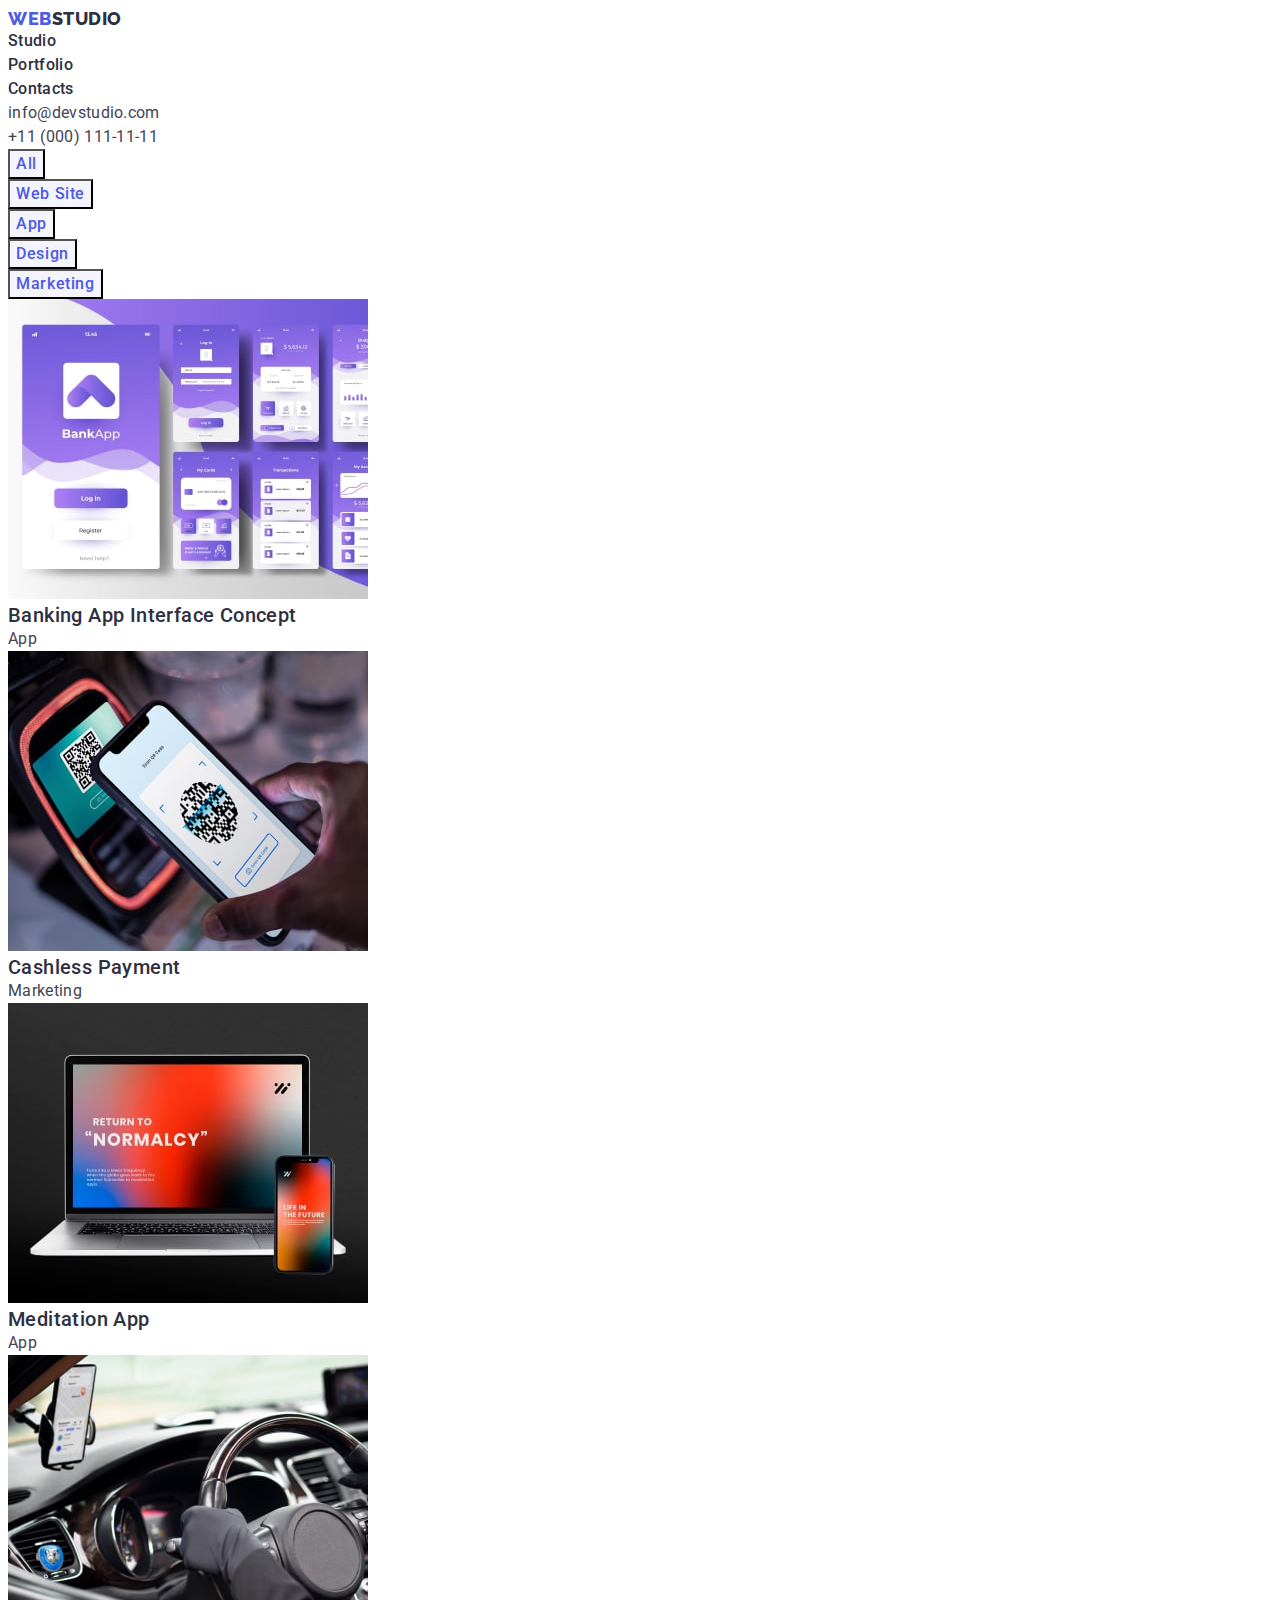
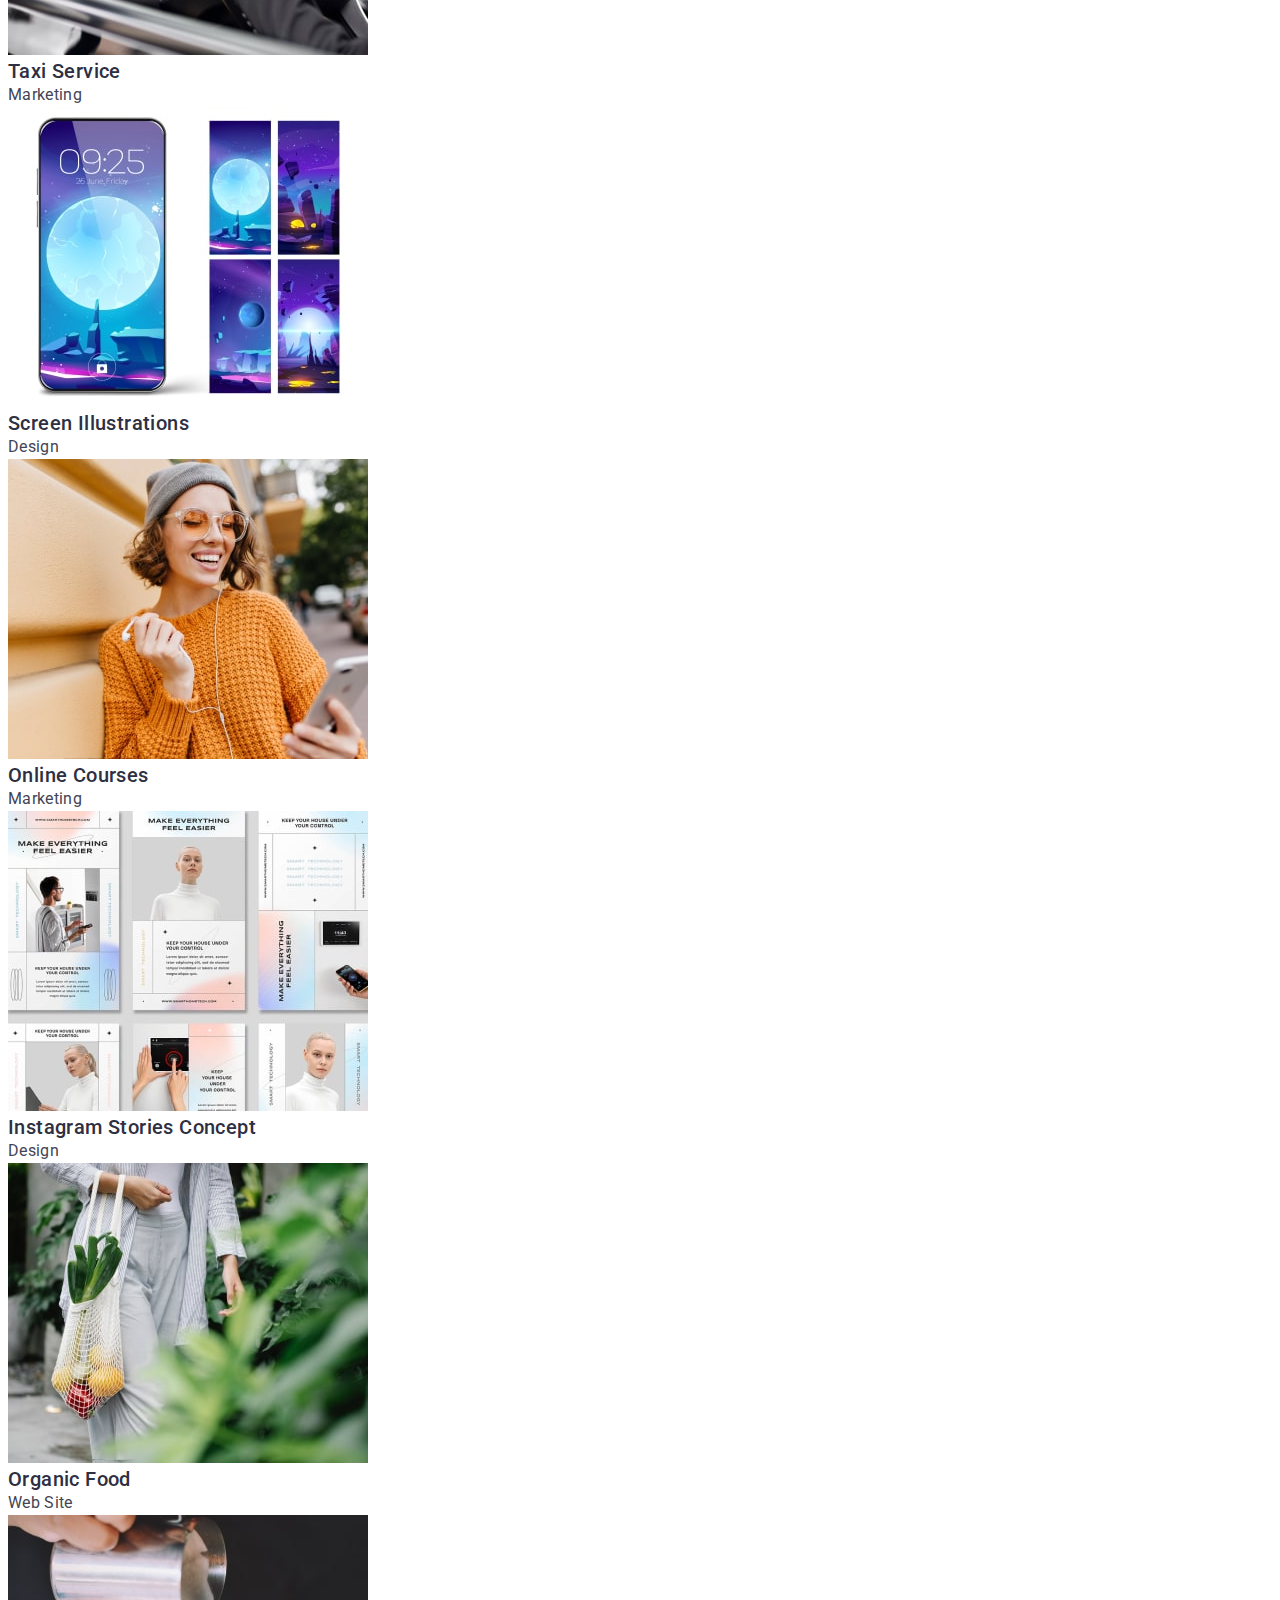
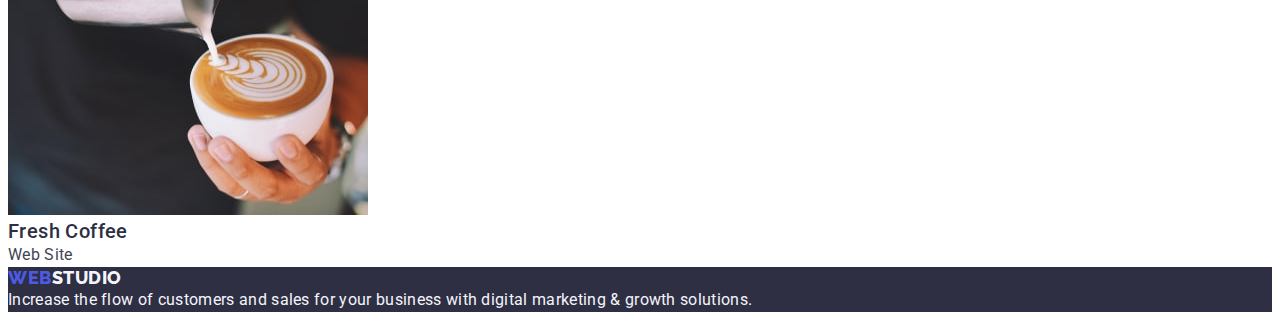
==== portfolio.html @ ee645b49 "Initial commit" ====
<!DOCTYPE html>
<html lang="en">
  <head>
    <meta charset="UTF-8" />
    <meta name="viewport" content="width=device-width, initial-scale=1.0" />
    <title>Portfolio</title>
    <link
      rel="stylesheet"
      href="node_modules/modern-normalize/modern-normalize.css"
    />
    <link rel="stylesheet" href="./css/style.css" />
    <link rel="preconnect" href="https://fonts.gstatic.com" crossorigin />
    <link rel="preconnect" href="https://fonts.googleapis.com" />
    <link
      href="https://fonts.googleapis.com/css2?family=Raleway:wght@800&family=Roboto:wght@400;500;700;900&display=swap"
      rel="stylesheet"
    />
  </head>
  <body>
    <header>
      <nav>
        <a href="./index.html" class="logo link"
          >Web<span class="header-span">Studio</span></a
        >
        <ul class="list">
          <li>
            <a class="nav-list-content link" href="./index.html">Studio</a>
          </li>
          <li>
            <a class="nav-list-content link" href="./portfolio.html"
              >Portfolio</a
            >
          </li>
          <li><a class="nav-list-content link" href="">Contacts</a></li>
        </ul>
      </nav>
      <address class="address-info">
        <ul class="list">
          <li>
            <a class="mail-tel link" href="mailto:info@devstudio.com"
              >info@devstudio.com</a
            >
          </li>
          <li>
            <a class="mail-tel link" href="tel:+110001111111"
              >+11 (000) 111-11-11</a
            >
          </li>
        </ul>
      </address>
    </header>
    <main>
      <section>
        <h1 hidden>All</h1>
        <ul class="list">
          <li><button class="buttons" type="button">All</button></li>
          <li><button class="buttons" type="button">Web Site</button></li>
          <li><button class="buttons" type="button">App</button></li>
          <li><button class="buttons" type="button">Design</button></li>
          <li><button class="buttons" type="button">Marketing</button></li>
        </ul>
        <ul class="list">
          <li>
            <a class="link" href="#"
              ><img
                src="./images/Banking-App-Interface-Concept.jpg"
                alt="App Interface"
                width="360"
                height="300"
              />
              <h2 class="advantages">Banking App Interface Concept</h2>
              <p class="advantages-text">App</p></a
            >
          </li>
          <li>
            <a class="link" href="#">
              <img
                src="./images/Cashless-Payment.jpg"
                alt="Cashless Payment"
                width="360"
                height="300"
              />
              <h2 class="advantages">Cashless Payment</h2>
              <p class="advantages-text">Marketing</p></a
            >
          </li>

          <li>
            <a class="link" href="#"
              ><img
                src="./images/Meditation-App.jpg"
                alt="Meditation App"
                width="360"
                height="300"
              />
              <h2 class="advantages">Meditation App</h2>
              <p class="advantages-text">App</p></a
            >
          </li>

          <li>
            <a class="link" href="#"
              ><img
                src="./images/Taxi-Service.jpg"
                alt="Taxi Service"
                width="360"
                height="300"
              />
              <h2 class="advantages">Taxi Service</h2>
              <p class="advantages-text">Marketing</p></a
            >
          </li>
          <li>
            <a class="link" href="#"
              ><img
                src="./images/Screen-Illustrations.jpg"
                alt="Screen Illustrations"
                width="360"
                height="300"
              />
              <h2 class="advantages">Screen Illustrations</h2>
              <p class="advantages-text">Design</p></a
            >
          </li>

          <li>
            <a class="link" href="#">
              <img
                src="./images/Online-Courses.jpg"
                alt="Online Courses"
                width="360"
                height="300"
              />
              <h2 class="advantages">Online Courses</h2>
              <p class="advantages-text">Marketing</p></a
            >
          </li>

          <li>
            <a class="link" href="#"
              ><img
                src="./images/Instagram-Stories-Concept.jpg"
                alt="Instagram Stories Concept"
                width="360"
                height="300"
              />
              <h2 class="advantages">Instagram Stories Concept</h2>
              <p class="advantages-text">Design</p></a
            >
          </li>

          <li>
            <a class="link" href="#"
              ><img
                src="./images/Organic-Food.jpg"
                alt="Organic Food"
                width="360"
                height="300"
              />
              <h2 class="advantages">Organic Food</h2>
              <p class="advantages-text">Web Site</p></a
            >
          </li>

          <li>
            <a class="link" href="#">
              <img
                src="./images/Fresh-Coffee.jpg"
                alt="Fresh Coffee"
                width="360"
                height="300"
              />
              <h2 class="advantages">Fresh Coffee</h2>
              <p class="advantages-text">Web Site</p></a
            >
          </li>
        </ul>
      </section>
    </main>
    <footer class="footer">
      <a class="logo link" href="./index.html"
        >Web<span class="footer-span">Studio</span></a
      >
      <p class="footer-text">
        Increase the flow of customers and sales for your business with digital
        marketing & growth solutions.
      </p>
    </footer>
  </body>
</html>
---- css/style.css ----
/* Main-Page */
:root {
  --primary-font: "Roboto", sans-serif;
  --logo-color: #4d5ae5;
  --logo-font: "Raleway", sans-serif;
  --logo-font-weight: 800;
  --logo-font-size: 18px;
  --logo-line-height: 1.17;
  --letter-spacing: 0.03em;
  --logo-text-transform: uppercase;
  --slate-color: #434455;
  --logo-color: #4d5ae5;
  --navy-blue: #2e2f42;
  --ocean: #404bbf;
  --true-white-color: #ffffff;
  --cloud-color: #f4f4fd;
  --text-decoration: none;
}
p,
h1,
h2,
h3,
h4,
h5,
h6 {
  margin-top: 0;
  margin-bottom: 0;
}
ul,
li {
  margin-top: 0;
  margin-bottom: 0;
  padding-left: 0;
}

body {
  font-family: var(--primary-font);
  color: var(--slate-color);
  background-color: var(--true-white-color);
}
/* Header */
.logo {
  font-family: "Raleway", sans-serif;
  font-weight: 800;
  font-size: 18px;
  line-height: 1.17;
  letter-spacing: 0.03em;
  text-transform: uppercase;
  color: var(--logo-color);
}

.link {
  text-decoration: var(--text-decoration);
}

.header-span {
  color: var(--navy-blue);
}

.list {
  text-decoration: none;
  list-style: none;
}

.nav-list-content {
  font-weight: 500;
  line-height: 1.5;
  letter-spacing: 0.02em;
  color: var(--navy-blue);
}
.nav-list-content:hover {
  color: var(--ocean);
}
.nav-list-content:focus {
  color: var(--ocean);
}

.address-info {
  font-style: normal;
}

.mail-tel {
  line-height: 1.5;
  letter-spacing: 0.02em;
  color: var(--slate-color);
}
.mail-tel:hover {
  color: var(--ocean);
}

.mail-tel:focus {
  color: var(--ocean);
}
/* First-Secion */
.hero {
  background-color: var(--navy-blue);
}
.hero-title {
  font-size: 56px;
  line-height: 1.07;
  text-align: center;
  letter-spacing: 0.02em;
  color: #ffffff;
}
.order-service {
  background-color: #4d5ae5;
  font-family: "Roboto", sans-serif;
  font-weight: 500;
  font-size: 16px;
  line-height: 1.5;
  letter-spacing: 0.04em;
  color: var(--true-white-color);
  cursor: pointer;
}
.order-service:hover,
.order-service:focus {
  background-color: #404bbf;
}
/* Second-Section */
.benefits-title {
  font-weight: 500;
  font-size: 20px;
  line-height: 1.2;
  letter-spacing: 0.02em;
  color: var(--navy-blue);
}
.benefits-text {
  font-size: 16px;
  line-height: 1.5;
  letter-spacing: 0.02em;
}
/* Third-Section */
.achievements-people {
  font-size: 36px;
  line-height: 1.11;
  text-align: center;
  text-transform: capitalize;
  color: var(--navy-blue);
  letter-spacing: 0.02em;
}
/* Fourth-Section */
.who-we-are {
  background-color: var(--cloud-color);
}
.cards {
  background-color: var(--true-white-color);
}
/* Footer */
.footer {
  background-color: var(--navy-blue);
}
.footer-span {
  color: var(--cloud-color);
}
.footer-text {
  line-height: 1.5;
  color: var(--cloud-color);
  letter-spacing: 0.02em;
}
/* Portfolio-Page */

/* Header */
.portfolio-span {
  color: var(--navy-blue);
}
/* Main */
.buttons {
  font-family: "Roboto", sans-serif;
  font-weight: 500;
  font-size: 16px;
  line-height: 1.5;
  letter-spacing: 0.04em;
  color: var(--logo-color);
  background-color: var(--cloud-color);
  cursor: pointer;
}
.buttons:hover,
.buttons:focus {
  color: var(--true-white-color);
  background-color: var(--ocean);
}

.advantages {
  font-weight: 500;
  font-size: 20px;
  line-height: 1.2;
  letter-spacing: 0.02em;
  color: var(--navy-blue);
}
.advantages-text {
  font-size: 16px;
  line-height: 1.5;
  letter-spacing: 0.02em;
  color: var(--slate-color);
}
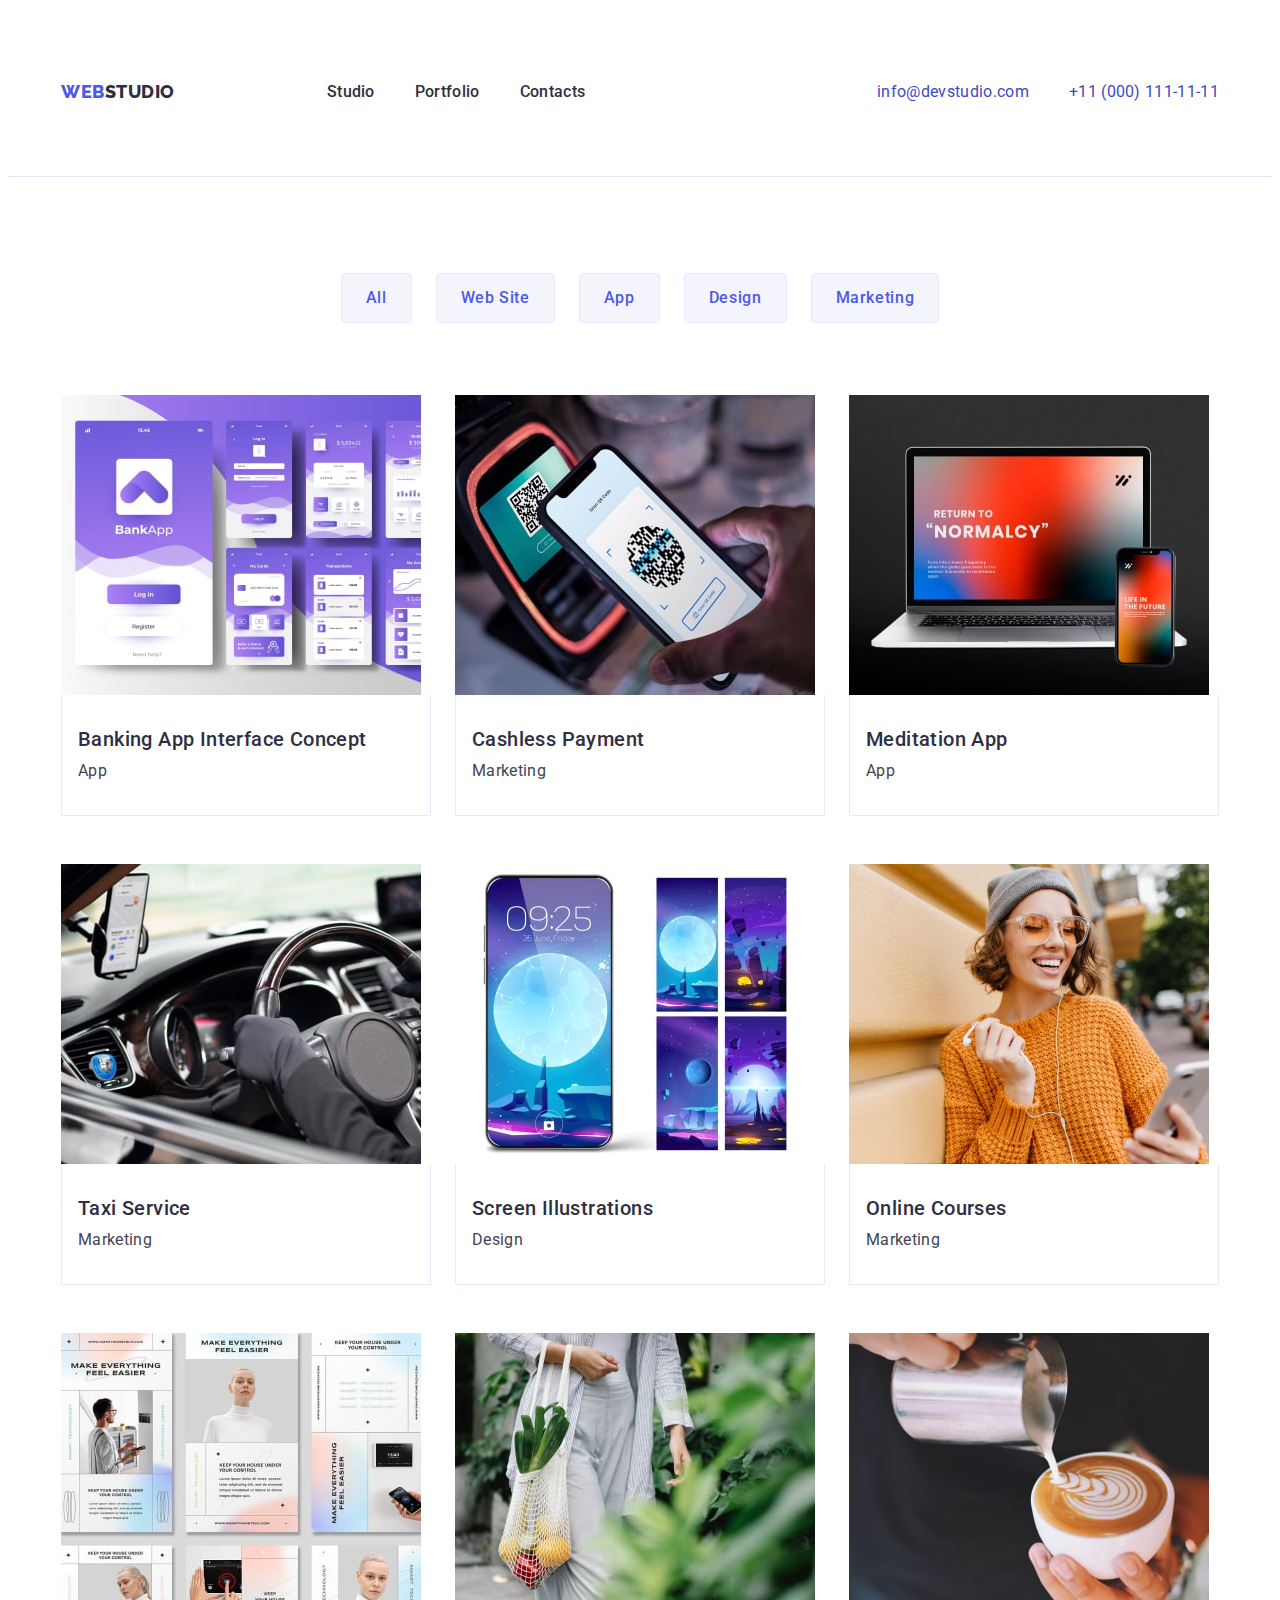
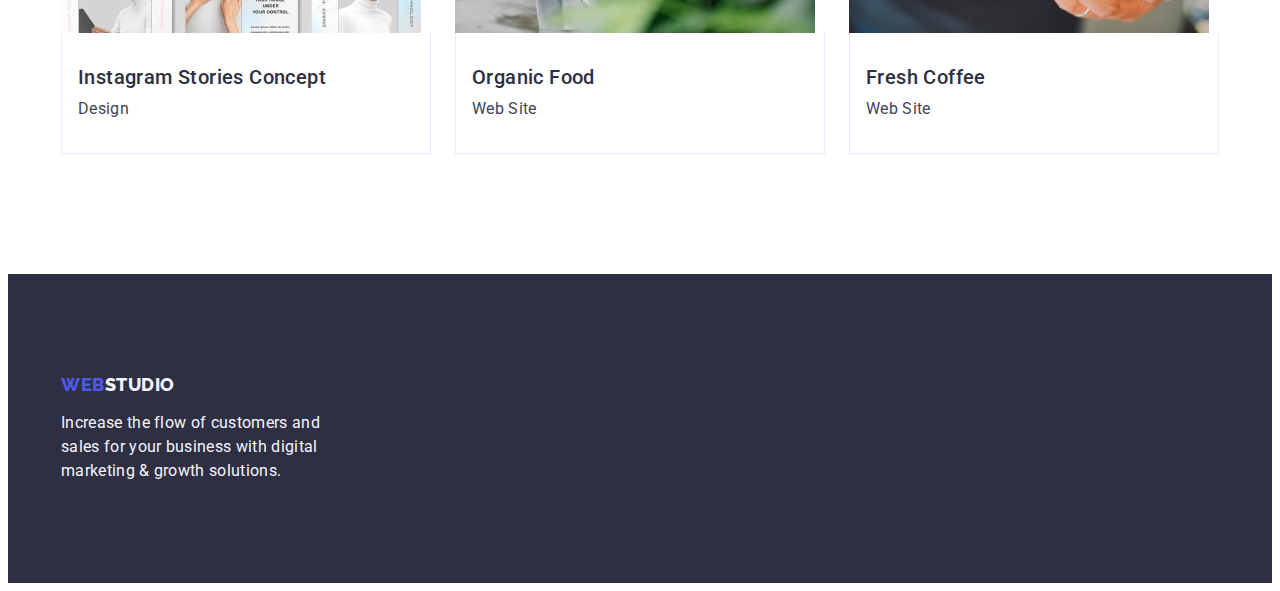
==== commit d1ef3d31: "Summary" ====
--- a/portfolio.html
+++ b/portfolio.html
@@ -4,187 +4,209 @@
     <meta charset="UTF-8" />
     <meta name="viewport" content="width=device-width, initial-scale=1.0" />
     <title>Portfolio</title>
-    <link
-      rel="stylesheet"
-      href="node_modules/modern-normalize/modern-normalize.css"
-    />
-    <link rel="stylesheet" href="./css/style.css" />
+
     <link rel="preconnect" href="https://fonts.gstatic.com" crossorigin />
     <link rel="preconnect" href="https://fonts.googleapis.com" />
     <link
       href="https://fonts.googleapis.com/css2?family=Raleway:wght@800&family=Roboto:wght@400;500;700;900&display=swap"
       rel="stylesheet"
     />
+    <link
+      rel="stylesheet"
+      href="node_modules/modern-normalize/modern-normalize.css"
+    />
+    <link rel="stylesheet" href="./css/style.css" />
   </head>
   <body>
-    <header>
-      <nav>
-        <a href="./index.html" class="logo link"
-          >Web<span class="header-span">Studio</span></a
-        >
-        <ul class="list">
-          <li>
-            <a class="nav-list-content link" href="./index.html">Studio</a>
-          </li>
-          <li>
-            <a class="nav-list-content link" href="./portfolio.html"
-              >Portfolio</a
-            >
-          </li>
-          <li><a class="nav-list-content link" href="">Contacts</a></li>
-        </ul>
-      </nav>
-      <address class="address-info">
-        <ul class="list">
-          <li>
-            <a class="mail-tel link" href="mailto:info@devstudio.com"
-              >info@devstudio.com</a
-            >
-          </li>
-          <li>
-            <a class="mail-tel link" href="tel:+110001111111"
-              >+11 (000) 111-11-11</a
-            >
-          </li>
-        </ul>
-      </address>
+    <header class="header">
+      <div class="container header-container">
+        <nav class="header-navigation">
+          <a href="./index.html" class="logo link"
+            >Web<span class="header-span">Studio</span></a
+          >
+          <ul class="header-menu list">
+            <li class="header-menu-item">
+              <a class="header-menu-content link" href="./index.html">Studio</a>
+            </li>
+            <li class="header-menu-item">
+              <a class="header-menu-content link" href="./portfolio.html"
+                >Portfolio</a
+              >
+            </li>
+            <li class="header-menu-item">
+              <a class="header-menu-content link" href="">Contacts</a>
+            </li>
+          </ul>
+        </nav>
+        <address class="address-info">
+          <ul class="mail-tel list">
+            <li class="mail-tel-item">
+              <a class="mail-tel-link link" href="mailto:info@devstudio.com"
+                >info@devstudio.com</a
+              >
+            </li>
+            <li class="mail-tel-item">
+              <a class="mail-tel-link link" href="tel:+110001111111"
+                >+11 (000) 111-11-11</a
+              >
+            </li>
+          </ul>
+        </address>
+      </div>
     </header>
     <main>
-      <section>
-        <h1 hidden>All</h1>
-        <ul class="list">
-          <li><button class="buttons" type="button">All</button></li>
-          <li><button class="buttons" type="button">Web Site</button></li>
-          <li><button class="buttons" type="button">App</button></li>
-          <li><button class="buttons" type="button">Design</button></li>
-          <li><button class="buttons" type="button">Marketing</button></li>
-        </ul>
-        <ul class="list">
-          <li>
-            <a class="link" href="#"
-              ><img
-                src="./images/Banking-App-Interface-Concept.jpg"
-                alt="App Interface"
-                width="360"
-                height="300"
-              />
-              <h2 class="advantages">Banking App Interface Concept</h2>
-              <p class="advantages-text">App</p></a
-            >
-          </li>
-          <li>
-            <a class="link" href="#">
-              <img
-                src="./images/Cashless-Payment.jpg"
-                alt="Cashless Payment"
-                width="360"
-                height="300"
-              />
-              <h2 class="advantages">Cashless Payment</h2>
-              <p class="advantages-text">Marketing</p></a
-            >
-          </li>
+      <section class="main-section">
+        <div class="container">
+          <h1 class="visually-hidden">All</h1>
+          <ul class="buttons-list list">
+            <li><button class="buttons" type="button">All</button></li>
+            <li><button class="buttons" type="button">Web Site</button></li>
+            <li><button class="buttons" type="button">App</button></li>
+            <li><button class="buttons" type="button">Design</button></li>
+            <li><button class="buttons" type="button">Marketing</button></li>
+          </ul>
+          <ul class="features-list list">
+            <li class="features-item">
+              <a class="link" href="#"
+                ><img
+                  src="./images/Banking-App-Interface-Concept.jpg"
+                  alt="App Interface"
+                  width="360"
+                  height="300"
+                />
+                <div class="features-text">
+                  <h2 class="advantages">Banking App Interface Concept</h2>
+                  <p class="advantages-text">App</p>
+                </div>
+              </a>
+            </li>
+            <li class="features-item">
+              <a class="link" href="#">
+                <img
+                  src="./images/Cashless-Payment.jpg"
+                  alt="Cashless Payment"
+                  width="360"
+                  height="300"
+                />
+                <div class="features-text">
+                  <h2 class="advantages">Cashless Payment</h2>
+                  <p class="advantages-text">Marketing</p>
+                </div>
+              </a>
+            </li>
+            <li class="features-item">
+              <a class="link" href="#"
+                ><img
+                  src="./images/Meditation-App.jpg"
+                  alt="Meditation App"
+                  width="360"
+                  height="300"
+                />
+                <div class="features-text">
+                  <h2 class="advantages">Meditation App</h2>
+                  <p class="advantages-text">App</p>
+                </div>
+              </a>
+            </li>
+            <li class="features-item">
+              <a class="link" href="#"
+                ><img
+                  src="./images/Taxi-Service.jpg"
+                  alt="Taxi Service"
+                  width="360"
+                  height="300"
+                />
+                <div class="features-text">
+                  <h2 class="advantages">Taxi Service</h2>
+                  <p class="advantages-text">Marketing</p>
+                </div>
+              </a>
+            </li>
+            <li class="features-item">
+              <a class="link" href="#"
+                ><img
+                  src="./images/Screen-Illustrations.jpg"
+                  alt="Screen Illustrations"
+                  width="360"
+                  height="300"
+                />
+                <div class="features-text">
+                  <h2 class="advantages">Screen Illustrations</h2>
+                  <p class="advantages-text">Design</p>
+                </div>
+              </a>
+            </li>
+            <li class="features-item">
+              <a class="link" href="#">
+                <img
+                  src="./images/Online-Courses.jpg"
+                  alt="Online Courses"
+                  width="360"
+                  height="300"
+                />
+                <div class="features-text">
+                  <h2 class="advantages">Online Courses</h2>
+                  <p class="advantages-text">Marketing</p>
+                </div>
+              </a>
+            </li>
+            <li class="features-item">
+              <a class="link" href="#"
+                ><img
+                  src="./images/Instagram-Stories-Concept.jpg"
+                  alt="Instagram Stories Concept"
+                  width="360"
+                  height="300"
+                />
+                <div class="features-text">
+                  <h2 class="advantages">Instagram Stories Concept</h2>
+                  <p class="advantages-text">Design</p>
+                </div>
+              </a>
+            </li>
+            <li class="features-item">
+              <a class="link" href="#"
+                ><img
+                  src="./images/Organic-Food.jpg"
+                  alt="Organic Food"
+                  width="360"
+                  height="300"
+                />
+                <div class="features-text">
+                  <h2 class="advantages">Organic Food</h2>
+                  <p class="advantages-text">Web Site</p>
+                </div>
+              </a>
+            </li>
 
-          <li>
-            <a class="link" href="#"
-              ><img
-                src="./images/Meditation-App.jpg"
-                alt="Meditation App"
-                width="360"
-                height="300"
-              />
-              <h2 class="advantages">Meditation App</h2>
-              <p class="advantages-text">App</p></a
-            >
-          </li>
-
-          <li>
-            <a class="link" href="#"
-              ><img
-                src="./images/Taxi-Service.jpg"
-                alt="Taxi Service"
-                width="360"
-                height="300"
-              />
-              <h2 class="advantages">Taxi Service</h2>
-              <p class="advantages-text">Marketing</p></a
-            >
-          </li>
-          <li>
-            <a class="link" href="#"
-              ><img
-                src="./images/Screen-Illustrations.jpg"
-                alt="Screen Illustrations"
-                width="360"
-                height="300"
-              />
-              <h2 class="advantages">Screen Illustrations</h2>
-              <p class="advantages-text">Design</p></a
-            >
-          </li>
-
-          <li>
-            <a class="link" href="#">
-              <img
-                src="./images/Online-Courses.jpg"
-                alt="Online Courses"
-                width="360"
-                height="300"
-              />
-              <h2 class="advantages">Online Courses</h2>
-              <p class="advantages-text">Marketing</p></a
-            >
-          </li>
-
-          <li>
-            <a class="link" href="#"
-              ><img
-                src="./images/Instagram-Stories-Concept.jpg"
-                alt="Instagram Stories Concept"
-                width="360"
-                height="300"
-              />
-              <h2 class="advantages">Instagram Stories Concept</h2>
-              <p class="advantages-text">Design</p></a
-            >
-          </li>
-
-          <li>
-            <a class="link" href="#"
-              ><img
-                src="./images/Organic-Food.jpg"
-                alt="Organic Food"
-                width="360"
-                height="300"
-              />
-              <h2 class="advantages">Organic Food</h2>
-              <p class="advantages-text">Web Site</p></a
-            >
-          </li>
-
-          <li>
-            <a class="link" href="#">
-              <img
-                src="./images/Fresh-Coffee.jpg"
-                alt="Fresh Coffee"
-                width="360"
-                height="300"
-              />
-              <h2 class="advantages">Fresh Coffee</h2>
-              <p class="advantages-text">Web Site</p></a
-            >
-          </li>
-        </ul>
+            <li class="features-item">
+              <a class="link" href="#">
+                <img
+                  src="./images/Fresh-Coffee.jpg"
+                  alt="Fresh Coffee"
+                  width="360"
+                  height="300"
+                />
+                <div class="features-text">
+                  <h2 class="advantages">Fresh Coffee</h2>
+                  <p class="advantages-text">Web Site</p>
+                </div>
+              </a>
+            </li>
+          </ul>
+        </div>
       </section>
     </main>
     <footer class="footer">
-      <a class="logo link" href="./index.html"
-        >Web<span class="footer-span">Studio</span></a
-      >
-      <p class="footer-text">
-        Increase the flow of customers and sales for your business with digital
-        marketing & growth solutions.
-      </p>
+      <div class="container">
+        <a class="logo-footer link" href="./index.html"
+          >Web<span class="footer-span">Studio</span></a
+        >
+        <p class="footer-text">
+          Increase the flow of customers and sales for your business with
+          digital marketing & growth solutions.
+        </p>
+      </div>
     </footer>
   </body>
 </html>
--- a/css/style.css
+++ b/css/style.css
@@ -1,7 +1,7 @@
 /* Main-Page */
 :root {
   --primary-font: "Roboto", sans-serif;
-  --logo-color: #4d5ae5;
+  ---color: #4d5ae5;
   --logo-font: "Raleway", sans-serif;
   --logo-font-weight: 800;
   --logo-font-size: 18px;
@@ -15,6 +15,7 @@
   --true-white-color: #ffffff;
   --cloud-color: #f4f4fd;
   --text-decoration: none;
+  --secondary-border-color: #e7e9fc;
 }
 p,
 h1,
@@ -33,12 +34,45 @@
   padding-left: 0;
 }
 
+img {
+  display: block;
+}
+
 body {
   font-family: var(--primary-font);
   color: var(--slate-color);
   background-color: var(--true-white-color);
 }
+
+.container {
+  width: 100%;
+  max-width: 1158px;
+  padding-left: 15px;
+  padding-right: 15px;
+  margin: 0 auto;
+}
+
+.visually-hidden {
+  position: absolute;
+  width: 1px;
+  height: 1px;
+  margin: -1px;
+  border: 0;
+  padding: 0;
+  white-space: nowrap;
+  clip-path: inset(100%);
+  clip: rect(0 0 0 0);
+  overflow: hidden;
+}
+
 /* Header */
+
+.header {
+  padding-top: 24px;
+  padding-bottom: 24px;
+  border-bottom: 1px solid #e7e9fc;
+}
+
 .logo {
   font-family: "Raleway", sans-serif;
   font-weight: 800;
@@ -47,6 +81,9 @@
   letter-spacing: 0.03em;
   text-transform: uppercase;
   color: var(--logo-color);
+  display: flex;
+  align-items: center;
+  margin-right: 76px;
 }
 
 .link {
@@ -62,16 +99,45 @@
   list-style: none;
 }
 
-.nav-list-content {
-  font-weight: 500;
-  line-height: 1.5;
-  letter-spacing: 0.02em;
-  color: var(--navy-blue);
-}
-.nav-list-content:hover {
+.header-navigation {
+  display: flex;
+  align-items: center;
+}
+
+.header-menu {
+  display: flex;
+  margin-left: 76px;
+  gap: 40px;
+  padding-top: 24px;
+  padding-bottom: 24px;
+}
+
+.header-menu-item {
+  display: flex;
+}
+
+.header-container {
+  display: flex;
+  align-items: center;
+  justify-content: space-between;
+}
+
+.mail-tel {
+  display: flex;
+  gap: 40px;
+}
+
+.header-menu-content {
+  font-weight: 500;
+  line-height: 1.5;
+  letter-spacing: 0.02em;
+  color: var(--navy-blue);
+  padding: 24px 0 24px;
+}
+.header-menu-content:hover {
   color: var(--ocean);
 }
-.nav-list-content:focus {
+.header-menu-content:focus {
   color: var(--ocean);
 }
 
@@ -79,21 +145,24 @@
   font-style: normal;
 }
 
-.mail-tel {
+.mail-tel-link {
   line-height: 1.5;
   letter-spacing: 0.02em;
   color: var(--slate-color);
 }
-.mail-tel:hover {
+.mail-tel-link:hover {
   color: var(--ocean);
 }
 
-.mail-tel:focus {
+.mail-tel-link {
   color: var(--ocean);
 }
 /* First-Secion */
+
 .hero {
+  padding-bottom: 120px;
   background-color: var(--navy-blue);
+  padding: 188px 0;
 }
 .hero-title {
   font-size: 56px;
@@ -101,8 +170,21 @@
   text-align: center;
   letter-spacing: 0.02em;
   color: #ffffff;
-}
-.order-service {
+  max-width: 496px;
+  margin: 0 auto;
+}
+
+.order-button {
+  margin: 0 auto;
+  display: block;
+  margin-top: 48px;
+  border-radius: 4px;
+  min-width: 169px;
+  height: 56px;
+  border: none;
+}
+
+.order-button-text {
   background-color: #4d5ae5;
   font-family: "Roboto", sans-serif;
   font-weight: 500;
@@ -111,25 +193,57 @@
   letter-spacing: 0.04em;
   color: var(--true-white-color);
   cursor: pointer;
-}
-.order-service:hover,
-.order-service:focus {
+  padding: 16px 32px;
+}
+.order-button-text:hover,
+.order-button-text:focus {
   background-color: #404bbf;
 }
 /* Second-Section */
+
+.benefits {
+  padding-top: 120px;
+  padding-bottom: 120px;
+  display: flex;
+}
+
+.benefits-item {
+  width: calc((100% - 24px * 3) / 4);
+}
+
+.benefits-list {
+  padding-right: 156px;
+  padding-left: 156px;
+  display: flex;
+  list-style-type: none;
+  gap: 24px;
+}
+
 .benefits-title {
   font-weight: 500;
   font-size: 20px;
   line-height: 1.2;
   letter-spacing: 0.02em;
   color: var(--navy-blue);
+  margin-bottom: 8px;
 }
 .benefits-text {
   font-size: 16px;
   line-height: 1.5;
   letter-spacing: 0.02em;
+  max-width: 264px;
+  height: auto;
 }
 /* Third-Section */
+
+.our-people {
+  padding-bottom: 120px;
+}
+
+.achievements-item {
+  width: calc((100% - 48px) / 3);
+}
+
 .achievements-people {
   font-size: 36px;
   line-height: 1.11;
@@ -137,17 +251,82 @@
   text-transform: capitalize;
   color: var(--navy-blue);
   letter-spacing: 0.02em;
+  margin: 0 auto;
+  margin-bottom: 72px;
+}
+
+.achievements-list {
+  display: flex;
+  gap: 24px;
+  margin-bottom: 120px;
 }
 /* Fourth-Section */
+
+.our-team {
+  font-size: 36px;
+  line-height: 1.11;
+  text-align: center;
+  text-transform: capitalize;
+  color: var(--navy-blue);
+  letter-spacing: 0.02em;
+  margin: 0 auto;
+  margin-bottom: 72px;
+  margin-top: 120px;
+}
+
+.people-list {
+  display: flex;
+  gap: 24px;
+  margin-top: 72px;
+}
+
+.people-names {
+  font-weight: 500;
+  font-size: 20px;
+  line-height: 1.2;
+  letter-spacing: 0.02em;
+  color: var(--navy-blue);
+  text-align: center;
+  margin-bottom: 8px;
+}
+
+.people-info {
+  padding: 32px 16px 32px;
+}
+
+.jobs {
+  font-size: 16px;
+  line-height: 1.5;
+  letter-spacing: 0.02em;
+  text-align: center;
+}
+
 .who-we-are {
   background-color: var(--cloud-color);
+  padding: 120px 0 120px;
 }
 .cards {
   background-color: var(--true-white-color);
+  width: calc((100% - 72px) / 4);
+  border-radius: 0px 0px 4px 4px;
 }
 /* Footer */
+
+.logo-footer {
+  font-family: "Raleway", sans-serif;
+  font-weight: 800;
+  font-size: 18px;
+  line-height: 1.17;
+  letter-spacing: 0.03em;
+  text-transform: uppercase;
+  color: var(--logo-color);
+  display: inline-block;
+  margin-bottom: 16px;
+}
+
 .footer {
   background-color: var(--navy-blue);
+  padding: 100px 0 100px;
 }
 .footer-span {
   color: var(--cloud-color);
@@ -156,6 +335,7 @@
   line-height: 1.5;
   color: var(--cloud-color);
   letter-spacing: 0.02em;
+  max-width: 264px;
 }
 /* Portfolio-Page */
 
@@ -164,6 +344,12 @@
   color: var(--navy-blue);
 }
 /* Main */
+
+.main-section {
+  padding-bottom: 120px;
+  padding-top: 96px;
+}
+
 .buttons {
   font-family: "Roboto", sans-serif;
   font-weight: 500;
@@ -173,11 +359,41 @@
   color: var(--logo-color);
   background-color: var(--cloud-color);
   cursor: pointer;
-}
+  padding: 12px 24px 12px;
+  border: 1px solid var(--secondary-border-color);
+  border-radius: 4px;
+}
+
+.buttons-list {
+  display: flex;
+  justify-content: center;
+  gap: 24px;
+  margin-bottom: 72px;
+}
+
 .buttons:hover,
 .buttons:focus {
   color: var(--true-white-color);
   background-color: var(--ocean);
+  border: 1px solid transparent;
+  border: 1px solid transparent;
+}
+
+.features-list {
+  display: flex;
+  flex-wrap: wrap;
+  column-gap: 24px;
+  row-gap: 48px;
+}
+
+.features-item {
+  width: calc((100% - 48px) / 3);
+}
+
+.features-text {
+  padding: 32px 16px;
+  border: 1px solid #e7e9fc;
+  border-top: none;
 }
 
 .advantages {
@@ -186,6 +402,7 @@
   line-height: 1.2;
   letter-spacing: 0.02em;
   color: var(--navy-blue);
+  margin-bottom: 8px;
 }
 .advantages-text {
   font-size: 16px;
